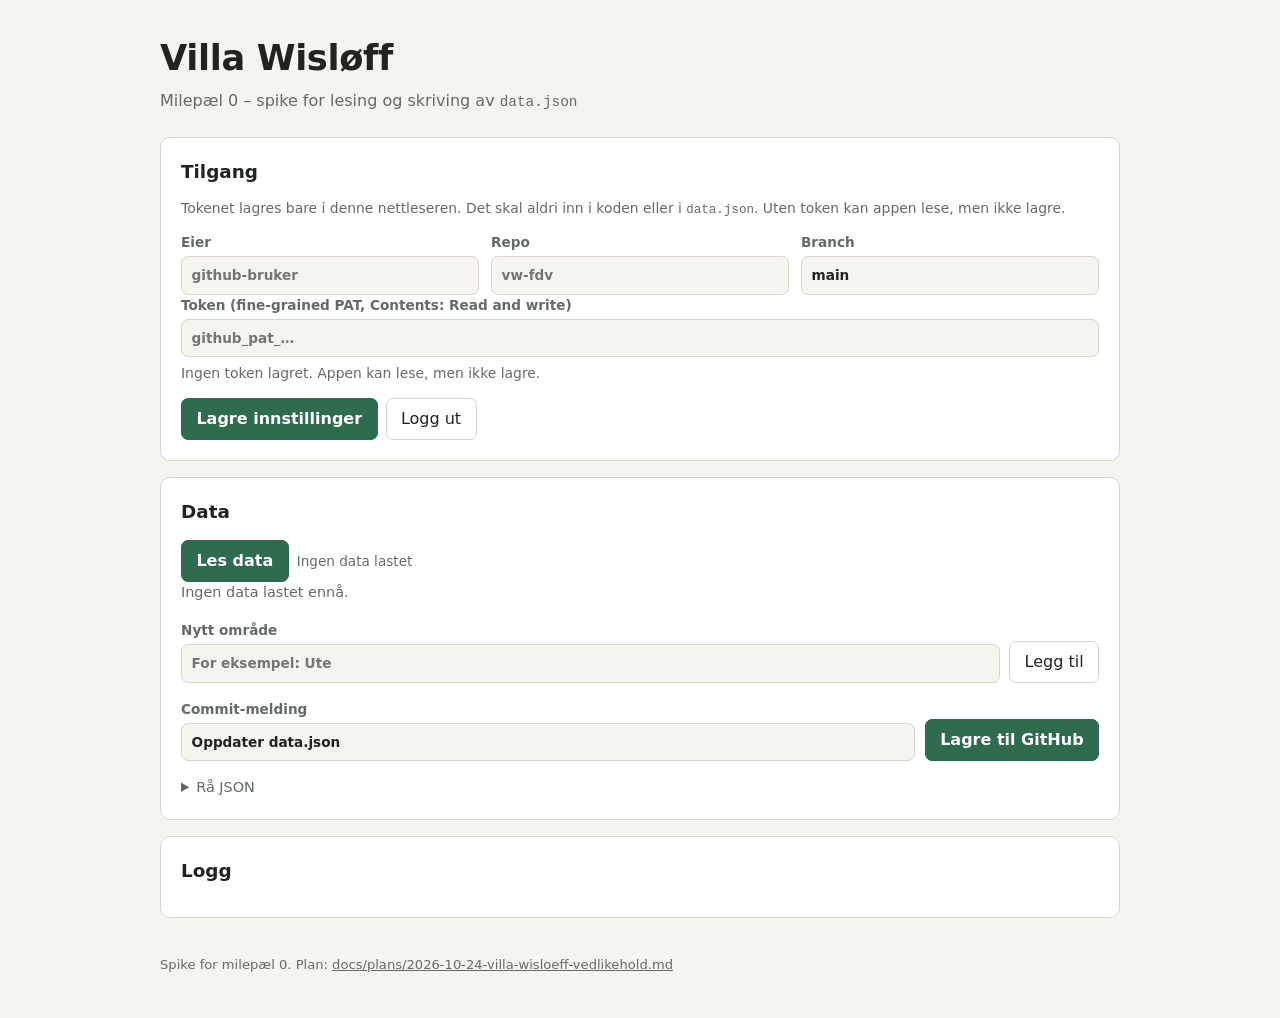
==== index.html @ 6aebbd01 "Legg til plan, milepæl 0-spike og prosjektkonvensjoner" ====
<!doctype html>
<html lang="nb">
  <head>
    <meta charset="utf-8" />
    <meta name="viewport" content="width=device-width, initial-scale=1" />
    <title>Villa Wisløff – milepæl 0</title>
    <meta name="description" content="Spike: les og skriv data.json via GitHub Contents API." />
    <link rel="stylesheet" href="styles.css" />
  </head>
  <body>
    <header class="site-header">
      <h1>Villa Wisløff</h1>
      <p class="subtitle">Milepæl 0 – spike for lesing og skriving av <code>data.json</code></p>
    </header>

    <main>
      <section class="card" aria-labelledby="tilgang">
        <h2 id="tilgang">Tilgang</h2>
        <p class="hint">
          Tokenet lagres bare i denne nettleseren. Det skal aldri inn i koden eller i
          <code>data.json</code>. Uten token kan appen lese, men ikke lagre.
        </p>
        <form id="configForm" autocomplete="off">
          <div class="grid">
            <label>
              Eier
              <input id="owner" name="owner" type="text" placeholder="github-bruker" required />
            </label>
            <label>
              Repo
              <input id="repo" name="repo" type="text" placeholder="vw-fdv" required />
            </label>
            <label>
              Branch
              <input id="branch" name="branch" type="text" placeholder="main" />
            </label>
          </div>
          <label>
            Token (fine-grained PAT, Contents: Read and write)
            <input id="token" name="token" type="password" placeholder="github_pat_…" autocomplete="off" spellcheck="false" />
          </label>
          <p class="hint" id="tokenState" aria-live="polite"></p>
          <div class="actions">
            <button type="submit" class="primary">Lagre innstillinger</button>
            <button type="button" id="logoutBtn">Logg ut</button>
          </div>
        </form>
      </section>

      <section class="card" aria-labelledby="data">
        <div class="card-head">
          <h2 id="data">Data</h2>
          <span id="dirty" class="badge" hidden>Ulagrede endringer</span>
        </div>

        <div class="actions">
          <button type="button" id="readBtn" class="primary">Les data</button>
          <span class="sha" id="shaText">Ingen data lastet</span>
        </div>

        <p id="summary" class="summary"></p>
        <ul id="areaList" class="area-list"></ul>

        <form id="areaForm" class="inline-form">
          <label class="grow">
            Nytt område
            <input id="areaName" type="text" placeholder="For eksempel: Ute" />
          </label>
          <button type="submit">Legg til</button>
        </form>

        <form id="saveForm" class="inline-form">
          <label class="grow">
            Commit-melding
            <input id="commitMessage" type="text" value="Oppdater data.json" />
          </label>
          <button type="submit" class="primary">Lagre til GitHub</button>
        </form>

        <div id="conflict" class="conflict" hidden>
          <p>
            <strong>Konflikt:</strong> filen er endret av noen andre. Last på nytt for å
            hente deres versjon, eller overskriv med det du har her.
          </p>
          <div class="actions">
            <button type="button" id="reloadBtn" class="primary">Last på nytt</button>
            <button type="button" id="overwriteBtn">Overskriv med mine endringer</button>
          </div>
        </div>

        <details>
          <summary>Rå JSON</summary>
          <pre id="jsonView"></pre>
        </details>
      </section>

      <section class="card" aria-labelledby="logg">
        <h2 id="logg">Logg</h2>
        <ul id="log" class="log" aria-live="polite"></ul>
      </section>
    </main>

    <footer>
      <p>
        Spike for milepæl 0. Plan:
        <a href="docs/plans/2026-10-24-villa-wisloeff-vedlikehold.md">docs/plans/2026-10-24-villa-wisloeff-vedlikehold.md</a>
      </p>
    </footer>

    <script type="module">
      import {
        GitHubError,
        clearToken,
        createClient,
        getConfig,
        getToken,
        hasToken,
        saveConfig,
        saveToken,
      } from "./src/github.js";

      const els = {
        configForm: document.querySelector("#configForm"),
        owner: document.querySelector("#owner"),
        repo: document.querySelector("#repo"),
        branch: document.querySelector("#branch"),
        token: document.querySelector("#token"),
        tokenState: document.querySelector("#tokenState"),
        logoutBtn: document.querySelector("#logoutBtn"),
        readBtn: document.querySelector("#readBtn"),
        shaText: document.querySelector("#shaText"),
        dirty: document.querySelector("#dirty"),
        summary: document.querySelector("#summary"),
        areaList: document.querySelector("#areaList"),
        areaForm: document.querySelector("#areaForm"),
        areaName: document.querySelector("#areaName"),
        saveForm: document.querySelector("#saveForm"),
        commitMessage: document.querySelector("#commitMessage"),
        conflict: document.querySelector("#conflict"),
        reloadBtn: document.querySelector("#reloadBtn"),
        overwriteBtn: document.querySelector("#overwriteBtn"),
        jsonView: document.querySelector("#jsonView"),
        log: document.querySelector("#log"),
      };

      const state = {
        client: null,
        data: null,
        sha: "",
        dirty: false,
        busy: false,
      };

      function freshData() {
        return {
          schemaVersion: 1,
          updatedAt: new Date().toISOString(),
          areas: [],
          tasks: [],
          completions: [],
        };
      }

      function newId(prefix) {
        const raw = globalThis.crypto?.randomUUID?.() ?? Math.random().toString(36).slice(2);
        return prefix + raw.replace(/-/g, "").slice(0, 8);
      }

      function log(message, kind = "info") {
        const item = document.createElement("li");
        item.className = `log-${kind}`;
        const time = new Date().toLocaleTimeString("nb-NO", {
          hour: "2-digit",
          minute: "2-digit",
          second: "2-digit",
        });
        item.textContent = `${time} – ${message}`;
        els.log.prepend(item);
      }

      function setBusy(busy) {
        state.busy = busy;
        for (const button of document.querySelectorAll("button")) {
          if (button.id === "logoutBtn") continue;
          button.disabled = busy;
        }
      }

      function restoreConfig() {
        const config = getConfig();
        els.owner.value = config.owner;
        els.repo.value = config.repo;
        els.branch.value = config.branch;
        els.token.value = "";
        updateTokenState();
      }

      function updateTokenState() {
        if (hasToken()) {
          els.token.placeholder = "Token er lagret – la feltet stå tomt for å beholde det";
          els.tokenState.textContent = "Token er lagret i denne nettleseren. Lagring er mulig.";
          return;
        }
        els.token.placeholder = "github_pat_…";
        els.tokenState.textContent = "Ingen token lagret. Appen kan lese, men ikke lagre.";
      }

      function persistConfig() {
        const config = saveConfig({
          owner: els.owner.value,
          repo: els.repo.value,
          branch: els.branch.value,
        });

        const typedToken = els.token.value.trim();
        if (typedToken) {
          saveToken(typedToken);
          els.token.value = "";
          log("Token lagret i localStorage.", "ok");
        }

        updateTokenState();
        state.client = null;
        return config;
      }

      function makeClient() {
        const config = getConfig();
        if (state.client) return state.client;
        state.client = createClient(config);
        return state.client;
      }

      function render() {
        const data = state.data;
        els.dirty.hidden = !state.dirty;
        els.shaText.textContent = state.sha
          ? `sha ${state.sha.slice(0, 7)}`
          : "Ingen data lastet";

        els.areaList.replaceChildren();
        if (!data) {
          els.summary.textContent = "Ingen data lastet ennå.";
          els.jsonView.textContent = "";
          return;
        }

        const areas = Array.isArray(data.areas) ? data.areas : [];
        const tasks = Array.isArray(data.tasks) ? data.tasks : [];
        const completions = Array.isArray(data.completions) ? data.completions : [];

        els.summary.textContent = `${areas.length} områder · ${tasks.length} oppgaver · ${completions.length} fullføringer · schemaVersion ${data.schemaVersion ?? "?"}`;

        if (areas.length === 0) {
          const empty = document.createElement("li");
          empty.className = "muted";
          empty.textContent = "Ingen områder ennå.";
          els.areaList.append(empty);
        } else {
          for (const area of areas) {
            const item = document.createElement("li");
            item.textContent = area?.name ?? "(uten navn)";
            els.areaList.append(item);
          }
        }

        els.jsonView.textContent = JSON.stringify(data, null, 2);
      }

      function handleError(error) {
        if (error instanceof GitHubError) {
          log(error.message, error.kind === "conflict" ? "warn" : "error");
          els.conflict.hidden = error.kind !== "conflict";
          return;
        }
        log("Uventet feil: " + (error?.message ?? String(error)), "error");
        console.error(error);
      }

      async function readFromGitHub({ quiet = false } = {}) {
        if (state.busy) return;
        try {
          setBusy(true);
          const client = makeClient();
          const { data, sha } = await client.readData();
          state.client = client;
          state.data = data ?? freshData();
          state.sha = sha;
          state.dirty = false;
          els.conflict.hidden = true;
          render();
          log(`Leste data.json (sha ${sha.slice(0, 7)}).`, "ok");
        } catch (error) {
          if (!quiet) handleError(error);
        } finally {
          setBusy(false);
        }
      }

      async function saveToGitHub(sha = state.sha) {
        if (state.busy) return;
        if (!state.data) {
          log("Les data først, så det er noe å lagre.", "warn");
          return;
        }
        if (!hasToken()) {
          log("Du må legge inn et token for å lagre. Uten token er appen bare lesbar.", "warn");
          return;
        }

        const data = {
          ...state.data,
          updatedAt: new Date().toISOString(),
        };
        const message = els.commitMessage.value.trim() || "Oppdater data.json";

        try {
          setBusy(true);
          const result = await makeClient().writeData(data, sha, message);
          state.data = data;
          state.sha = result.sha || sha;
          state.dirty = false;
          els.conflict.hidden = true;
          render();
          log(
            `Lagret. Commit ${(result.commit?.sha ?? result.sha ?? "").slice(0, 7) || "opprettet"}.`,
            "ok",
          );
        } catch (error) {
          handleError(error);
          if (error instanceof GitHubError && error.kind === "conflict") {
            state.dirty = true;
            render();
          }
        } finally {
          setBusy(false);
        }
      }

      function markChanged() {
        state.dirty = true;
        render();
      }

      els.configForm.addEventListener("submit", (event) => {
        event.preventDefault();
        try {
          persistConfig();
          log("Innstillinger lagret.", "ok");
          if (els.owner.value.trim() && els.repo.value.trim()) {
            readFromGitHub({ quiet: true });
          }
        } catch (error) {
          handleError(error);
        }
      });

      els.logoutBtn.addEventListener("click", () => {
        clearToken();
        state.client = null;
        els.token.value = "";
        updateTokenState();
        log("Token slettet. Appen er nå bare lesbar.", "ok");
      });

      els.readBtn.addEventListener("click", () => {
        if (state.dirty && !confirm("Du har ulagrede endringer. Lese på nytt og forkaste dem?")) {
          return;
        }
        readFromGitHub();
      });

      els.areaForm.addEventListener("submit", (event) => {
        event.preventDefault();
        const name = els.areaName.value.trim();
        if (!name) {
          log("Skriv et navn på området.", "warn");
          return;
        }
        if (!state.data) {
          log("Les data først.", "warn");
          return;
        }
        state.data.areas = Array.isArray(state.data.areas) ? state.data.areas : [];
        state.data.areas.push({ id: newId("a"), name });
        els.areaName.value = "";
        markChanged();
        log(`La til området «${name}». Husk å lagre.`, "ok");
      });

      els.saveForm.addEventListener("submit", (event) => {
        event.preventDefault();
        saveToGitHub();
      });

      els.reloadBtn.addEventListener("click", () => {
        els.conflict.hidden = true;
        state.dirty = false;
        readFromGitHub();
      });

      els.overwriteBtn.addEventListener("click", async () => {
        if (!confirm("Dette erstatter versjonen på GitHub med det du har her. Fortsette?")) return;
        try {
          setBusy(true);
          const client = makeClient();
          const fresh = await client.readData();
          setBusy(false);
          await saveToGitHub(fresh.sha);
        } catch (error) {
          setBusy(false);
          handleError(error);
        }
      });

      window.addEventListener("beforeunload", (event) => {
        if (!state.dirty) return;
        event.preventDefault();
        event.returnValue = "";
      });

      restoreConfig();
      render();

      const savedConfig = getConfig();
      if (savedConfig.owner && savedConfig.repo) {
        readFromGitHub({ quiet: true });
      }
    </script>
  </body>
</html>
---- styles.css ----
:root {
  color-scheme: light dark;
  --bg: #f6f4ef;
  --surface: #ffffff;
  --text: #1f2421;
  --muted: #646b66;
  --border: #d9d5cb;
  --accent: #2f6b4f;
  --accent-text: #ffffff;
  --warn: #8a5a00;
  --error: #a02a2a;
  --ok: #2f6b4f;
  --radius: 10px;
}

@media (prefers-color-scheme: dark) {
  :root {
    --bg: #151816;
    --surface: #1e2320;
    --text: #eceee9;
    --muted: #a3aaa4;
    --border: #36403a;
    --accent: #6fb894;
    --accent-text: #10251b;
    --warn: #e0b062;
    --error: #f08a8a;
    --ok: #6fb894;
  }
}

* {
  box-sizing: border-box;
}

body {
  margin: 0;
  background: var(--bg);
  color: var(--text);
  font-family: system-ui, -apple-system, "Segoe UI", Roboto, sans-serif;
  line-height: 1.5;
}

.site-header,
main,
footer {
  max-width: 62rem;
  margin: 0 auto;
  padding: 0 1rem;
}

.site-header {
  padding-top: 2rem;
  padding-bottom: 0.5rem;
}

h1 {
  margin: 0;
  font-size: clamp(1.6rem, 4vw, 2.2rem);
  letter-spacing: -0.01em;
}

h2 {
  margin: 0 0 0.75rem;
  font-size: 1.15rem;
}

.subtitle {
  margin: 0.25rem 0 0;
  color: var(--muted);
}

.card {
  background: var(--surface);
  border: 1px solid var(--border);
  border-radius: var(--radius);
  padding: 1.25rem;
  margin: 1rem 0;
}

.card-head {
  display: flex;
  align-items: center;
  justify-content: space-between;
  gap: 0.75rem;
  margin-bottom: 0.75rem;
}

.card-head h2 {
  margin: 0;
}

.grid {
  display: grid;
  grid-template-columns: repeat(auto-fit, minmax(12rem, 1fr));
  gap: 0.75rem;
}

label {
  display: block;
  font-size: 0.85rem;
  font-weight: 600;
  color: var(--muted);
}

input,
button {
  font: inherit;
  border-radius: 7px;
}

input {
  display: block;
  width: 100%;
  margin-top: 0.25rem;
  padding: 0.5rem 0.6rem;
  border: 1px solid var(--border);
  background: var(--bg);
  color: var(--text);
}

input:focus-visible,
button:focus-visible,
summary:focus-visible {
  outline: 2px solid var(--accent);
  outline-offset: 2px;
}

.actions {
  display: flex;
  flex-wrap: wrap;
  align-items: center;
  gap: 0.5rem;
  margin-top: 0.9rem;
}

button {
  padding: 0.5rem 0.9rem;
  border: 1px solid var(--border);
  background: var(--surface);
  color: var(--text);
  cursor: pointer;
}

button:hover:not(:disabled) {
  border-color: var(--accent);
}

button.primary {
  background: var(--accent);
  border-color: var(--accent);
  color: var(--accent-text);
  font-weight: 600;
}

button:disabled {
  opacity: 0.55;
  cursor: default;
}

.inline-form {
  display: flex;
  flex-wrap: wrap;
  align-items: flex-end;
  gap: 0.6rem;
  margin-top: 1rem;
}

.inline-form .grow {
  flex: 1 1 16rem;
}

.hint {
  margin: 0.35rem 0 0.75rem;
  color: var(--muted);
  font-size: 0.87rem;
}

.badge {
  font-size: 0.75rem;
  font-weight: 600;
  padding: 0.2rem 0.55rem;
  border-radius: 999px;
  border: 1px solid var(--warn);
  color: var(--warn);
}

.sha {
  color: var(--muted);
  font-size: 0.85rem;
  font-variant-numeric: tabular-nums;
}

.summary {
  margin: 0 0 0.5rem;
  color: var(--muted);
  font-size: 0.9rem;
}

.area-list {
  margin: 0;
  padding-left: 1.25rem;
}

.area-list li {
  padding: 0.15rem 0;
}

.muted {
  color: var(--muted);
  list-style: none;
  margin-left: -1.25rem;
}

.conflict {
  margin-top: 1rem;
  padding: 0.85rem 1rem;
  border: 1px solid var(--warn);
  border-radius: var(--radius);
}

.conflict p {
  margin: 0;
}

.log {
  list-style: none;
  margin: 0;
  padding: 0;
  font-family: ui-monospace, "Cascadia Mono", Consolas, monospace;
  font-size: 0.82rem;
  max-height: 14rem;
  overflow-y: auto;
}

.log li {
  padding: 0.2rem 0;
  border-bottom: 1px solid var(--border);
  overflow-wrap: anywhere;
}

.log-ok {
  color: var(--ok);
}

.log-warn {
  color: var(--warn);
}

.log-error {
  color: var(--error);
}

.log-info {
  color: var(--muted);
}

details {
  margin-top: 1rem;
}

summary {
  cursor: pointer;
  color: var(--muted);
  font-size: 0.9rem;
}

pre {
  margin: 0.5rem 0 0;
  padding: 0.75rem;
  background: var(--bg);
  border: 1px solid var(--border);
  border-radius: 7px;
  overflow-x: auto;
  font-size: 0.8rem;
}

code {
  font-family: ui-monospace, "Cascadia Mono", Consolas, monospace;
  font-size: 0.9em;
}

footer {
  padding-top: 0.5rem;
  padding-bottom: 2rem;
  color: var(--muted);
  font-size: 0.82rem;
}

footer a {
  color: inherit;
}

@media (max-width: 520px) {
  .card {
    padding: 1rem;
    border-radius: 0;
    margin-left: -1rem;
    margin-right: -1rem;
  }
}
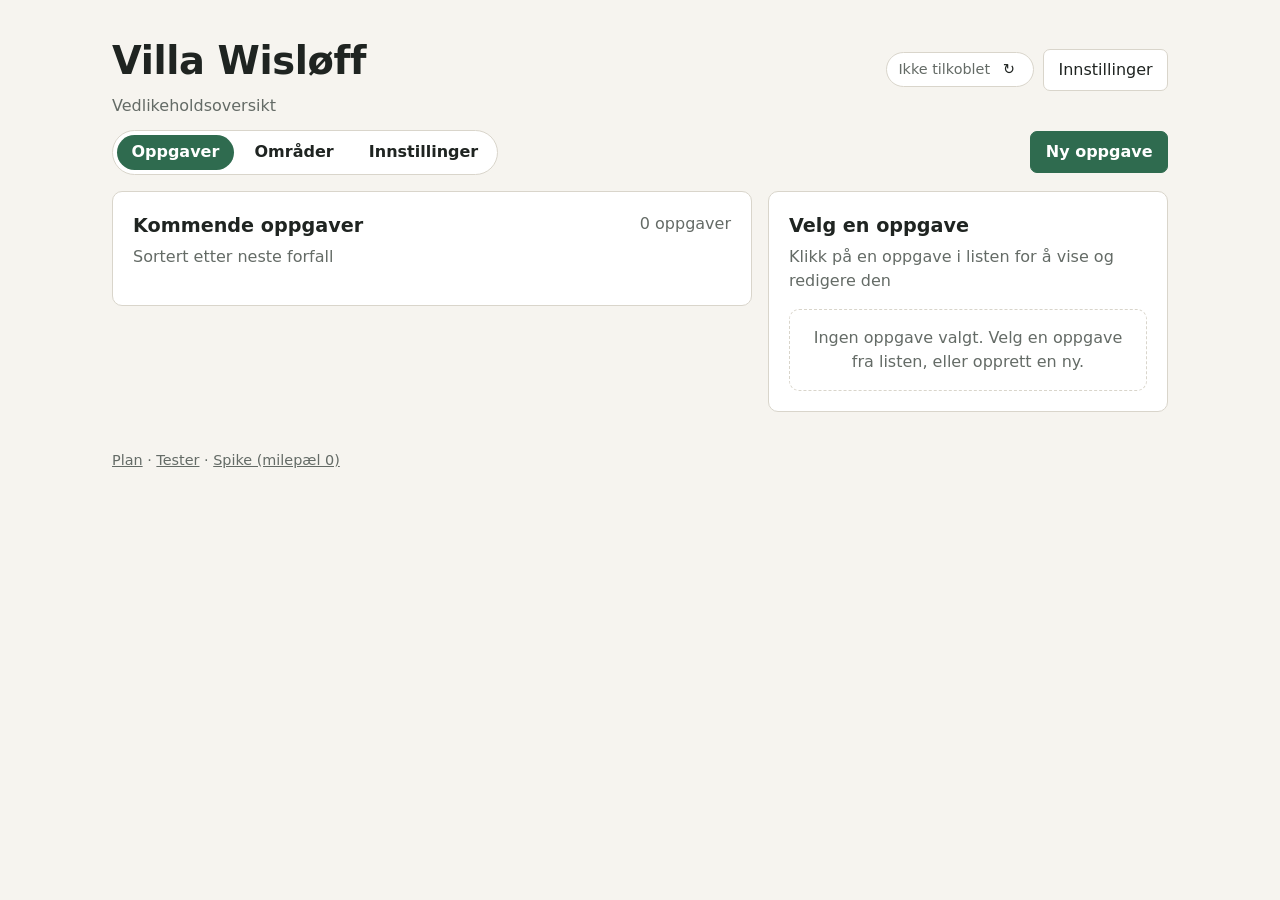
==== commit dbd5f645: "Milepæl 1: datologikk, tester og hoved-UI med kommende oppgaver" ====
--- a/index.html
+++ b/index.html
@@ -3,429 +3,250 @@
   <head>
     <meta charset="utf-8" />
     <meta name="viewport" content="width=device-width, initial-scale=1" />
-    <title>Villa Wisløff – milepæl 0</title>
-    <meta name="description" content="Spike: les og skriv data.json via GitHub Contents API." />
+    <title>Villa Wisløff – Vedlikeholdsweb</title>
+    <meta name="description" content="Vedlikeholdsoversikt for Villa Wisløff." />
     <link rel="stylesheet" href="styles.css" />
   </head>
   <body>
     <header class="site-header">
-      <h1>Villa Wisløff</h1>
-      <p class="subtitle">Milepæl 0 – spike for lesing og skriving av <code>data.json</code></p>
+      <div>
+        <h1>Villa Wisløff</h1>
+        <p class="subtitle">Vedlikeholdsoversikt</p>
+      </div>
+      <div class="header-actions">
+        <div class="status-pill">
+          <span id="repoStatus">Ikke tilkoblet</span>
+          <button type="button" id="reloadAllBtn" class="ghost" title="Last på nytt fra GitHub">↻</button>
+        </div>
+        <button type="button" id="settingsBtn">Innstillinger</button>
+      </div>
     </header>
 
     <main>
-      <section class="card" aria-labelledby="tilgang">
-        <h2 id="tilgang">Tilgang</h2>
-        <p class="hint">
-          Tokenet lagres bare i denne nettleseren. Det skal aldri inn i koden eller i
-          <code>data.json</code>. Uten token kan appen lese, men ikke lagre.
-        </p>
-        <form id="configForm" autocomplete="off">
-          <div class="grid">
-            <label>
-              Eier
-              <input id="owner" name="owner" type="text" placeholder="github-bruker" required />
+      <div class="topbar">
+        <div class="tabs">
+          <button class="tab active" data-tab="oppgaver">Oppgaver</button>
+          <button class="tab" data-tab="omrader">Områder</button>
+          <button class="tab" data-tab="innstillinger">Innstillinger</button>
+        </div>
+        <button type="button" id="newTaskBtn" class="primary">Ny oppgave</button>
+      </div>
+
+      <!-- OPPGAVER -->
+      <section class="tab-panel" data-panel="oppgaver">
+        <div class="layout">
+          <section class="card">
+            <div class="card-head">
+              <div>
+                <h2>Kommende oppgaver</h2>
+                <p>Sortert etter neste forfall</p>
+              </div>
+              <span class="muted" id="taskCount">0 oppgaver</span>
+            </div>
+            <div id="taskList" class="task-list"></div>
+            <div id="taskEmpty" class="empty-state" hidden>
+              Ingen oppgaver ennå. Trykk «Ny oppgave» for å legge til den første.
+            </div>
+          </section>
+
+          <section class="card">
+            <div class="card-head">
+              <div>
+                <h2 id="editorTitle">Velg en oppgave</h2>
+                <p id="editorSubtitle">Klikk på en oppgave i listen for å vise og redigere den</p>
+              </div>
+              <span id="dirtyBadge" class="pill" hidden>Ulagrede endringer</span>
+            </div>
+
+            <form id="taskForm" autocomplete="off">
+              <input type="hidden" id="taskId" />
+
+              <div class="grid-two">
+                <label>
+                  Tittel
+                  <input id="taskTitle" type="text" placeholder="F.eks. Stenge utekrana" required />
+                </label>
+                <label>
+                  Område
+                  <select id="taskArea">
+                    <option value="">Ingen område</option>
+                  </select>
+                </label>
+              </div>
+
+              <label>
+                Notater
+                <textarea id="taskNotes" placeholder="Kort beskrivelse eller huskelapp"></textarea>
+              </label>
+
+              <div class="grid-two">
+                <label>
+                  Aktiv
+                  <select id="taskActive">
+                    <option value="true">Ja</option>
+                    <option value="false">Nei (skjult fra listen)</option>
+                  </select>
+                </label>
+                <label>
+                  Opprettet
+                  <input id="taskCreatedAt" type="date" />
+                </label>
+              </div>
+
+              <hr style="border: none; border-top: 1px solid var(--border); margin: 1.25rem 0" />
+
+              <div class="card-head" style="margin-bottom: 0.8rem">
+                <div>
+                  <h3 style="margin: 0; font-size: 1rem">Plan for gjentakelse</h3>
+                  <p class="muted">Velg hvordan oppgaven skal gjentas</p>
+                </div>
+              </div>
+
+              <div class="segmented" role="tablist" aria-label="Planetype">
+                <button type="button" class="active" data-schedule="fixed-annual">Fast årlig dato</button>
+                <button type="button" data-schedule="interval">Intervall</button>
+              </div>
+
+              <!-- Fast årlig -->
+              <div id="panelFixed" class="schedule-panel">
+                <div class="grid-two">
+                  <label>
+                    Måned
+                    <select id="fixedMonth"></select>
+                  </label>
+                  <label>
+                    Dag
+                    <select id="fixedDay"></select>
+                  </label>
+                </div>
+                <p class="muted">Neste gang beregnes automatisk. 29. februar klemmes til 28. februar i ikke-skuddår.</p>
+              </div>
+
+              <!-- Intervall -->
+              <div id="panelInterval" class="schedule-panel" hidden>
+                <div class="field-row">
+                  <label style="flex: 0 0 8rem">
+                    Hver
+                    <input id="intervalCount" type="number" min="1" max="120" value="1" />
+                  </label>
+                  <label>
+                    Enhet
+                    <select id="intervalUnit">
+                      <option value="day">dag(er)</option>
+                      <option value="week">uke(r)</option>
+                      <option value="month" selected>måned(er)</option>
+                      <option value="year">år</option>
+                    </select>
+                  </label>
+                </div>
+                <label>
+                  Ankerdato (brukes hvis det aldri er fullført)
+                  <input id="intervalAnchor" type="date" />
+                </label>
+                <p class="muted">Regnes fra siste fullføring. Hvis ingen fullføring, brukes anker eller opprettelsesdato.</p>
+              </div>
+
+              <p id="schedulePreview" class="muted" style="margin-top: 0.9rem"></p>
+
+              <div class="actions">
+                <button type="submit" class="primary">Lagre endringer til GitHub</button>
+                <button type="button" id="cancelEditBtn">Avbryt</button>
+                <button type="button" id="deleteTaskBtn" class="ghost">Deaktiver oppgave</button>
+              </div>
+              <p id="taskFormError" class="pill forfalt" hidden></p>
+            </form>
+
+            <div id="noTaskSelected" class="empty-state">
+              Ingen oppgave valgt. Velg en oppgave fra listen, eller opprett en ny.
+            </div>
+          </section>
+        </div>
+      </section>
+
+      <!-- OMRÅDER -->
+      <section class="tab-panel" data-panel="omrader" hidden>
+        <section class="card">
+          <div class="card-head">
+            <div>
+              <h2>Områder</h2>
+              <p>Grupper oppgaver etter område</p>
+            </div>
+          </div>
+          <div class="field-row">
+            <label class="grow">
+              Nytt område
+              <input id="areaInput" type="text" placeholder="F.eks. Bad, Ute, Kjeller" />
             </label>
-            <label>
-              Repo
-              <input id="repo" name="repo" type="text" placeholder="vw-fdv" required />
-            </label>
-            <label>
-              Branch
-              <input id="branch" name="branch" type="text" placeholder="main" />
-            </label>
+            <button type="button" id="addAreaBtn" style="align-self: flex-end">Legg til område</button>
           </div>
-          <label>
-            Token (fine-grained PAT, Contents: Read and write)
-            <input id="token" name="token" type="password" placeholder="github_pat_…" autocomplete="off" spellcheck="false" />
-          </label>
-          <p class="hint" id="tokenState" aria-live="polite"></p>
-          <div class="actions">
-            <button type="submit" class="primary">Lagre innstillinger</button>
-            <button type="button" id="logoutBtn">Logg ut</button>
-          </div>
-        </form>
+          <div id="areaList" class="checklist"></div>
+        </section>
       </section>
 
-      <section class="card" aria-labelledby="data">
-        <div class="card-head">
-          <h2 id="data">Data</h2>
-          <span id="dirty" class="badge" hidden>Ulagrede endringer</span>
-        </div>
-
-        <div class="actions">
-          <button type="button" id="readBtn" class="primary">Les data</button>
-          <span class="sha" id="shaText">Ingen data lastet</span>
-        </div>
-
-        <p id="summary" class="summary"></p>
-        <ul id="areaList" class="area-list"></ul>
-
-        <form id="areaForm" class="inline-form">
-          <label class="grow">
-            Nytt område
-            <input id="areaName" type="text" placeholder="For eksempel: Ute" />
-          </label>
-          <button type="submit">Legg til</button>
-        </form>
-
-        <form id="saveForm" class="inline-form">
-          <label class="grow">
-            Commit-melding
-            <input id="commitMessage" type="text" value="Oppdater data.json" />
-          </label>
-          <button type="submit" class="primary">Lagre til GitHub</button>
-        </form>
-
-        <div id="conflict" class="conflict" hidden>
-          <p>
-            <strong>Konflikt:</strong> filen er endret av noen andre. Last på nytt for å
-            hente deres versjon, eller overskriv med det du har her.
-          </p>
-          <div class="actions">
-            <button type="button" id="reloadBtn" class="primary">Last på nytt</button>
-            <button type="button" id="overwriteBtn">Overskriv med mine endringer</button>
-          </div>
-        </div>
-
-        <details>
-          <summary>Rå JSON</summary>
-          <pre id="jsonView"></pre>
-        </details>
-      </section>
-
-      <section class="card" aria-labelledby="logg">
-        <h2 id="logg">Logg</h2>
-        <ul id="log" class="log" aria-live="polite"></ul>
+      <!-- INNSTILLINGER -->
+      <section class="tab-panel" data-panel="innstillinger" hidden>
+        <div class="layout">
+          <section class="card">
+            <div class="card-head">
+              <div>
+                <h2>Tilkobling til GitHub</h2>
+                <p>Token lagres kun i nettleseren</p>
+              </div>
+            </div>
+            <form id="settingsForm" autocomplete="off">
+              <div class="grid-two">
+                <label>
+                  Eier
+                  <input id="setOwner" type="text" placeholder="SverreWisloff" required />
+                </label>
+                <label>
+                  Repo
+                  <input id="setRepo" type="text" placeholder="VW-FDV" required />
+                </label>
+              </div>
+              <div class="grid-two">
+                <label>
+                  Branch
+                  <input id="setBranch" type="text" placeholder="main" />
+                </label>
+                <label>
+                  Fil
+                  <input id="setPath" type="text" value="data.json" readonly />
+                </label>
+              </div>
+              <label>
+                Fine-grained PAT (Contents: Read and write)
+                <input id="setToken" type="password" placeholder="github_pat_…" autocomplete="off" />
+              </label>
+              <p id="tokenInfo" class="muted"></p>
+              <div class="actions">
+                <button type="submit" class="primary">Lagre innstillinger og last data</button>
+                <button type="button" id="clearTokenBtn">Slett token</button>
+              </div>
+            </form>
+          </section>
+
+          <section class="card">
+            <div class="card-head">
+              <div>
+                <h2>Logg</h2>
+                <p>Aktivitet denne sesjonen</p>
+              </div>
+            </div>
+            <ul id="log" class="log"></ul>
+          </section>
+        </div>
       </section>
     </main>
 
     <footer>
       <p>
-        Spike for milepæl 0. Plan:
-        <a href="docs/plans/2026-10-24-villa-wisloeff-vedlikehold.md">docs/plans/2026-10-24-villa-wisloeff-vedlikehold.md</a>
+        <a href="docs/plans/2026-10-24-villa-wisloeff-vedlikehold.md">Plan</a> ·
+        <a href="tests.html">Tester</a> ·
+        <a href="index.html?spike=1">Spike (milepæl 0)</a>
       </p>
     </footer>
 
-    <script type="module">
-      import {
-        GitHubError,
-        clearToken,
-        createClient,
-        getConfig,
-        getToken,
-        hasToken,
-        saveConfig,
-        saveToken,
-      } from "./src/github.js";
-
-      const els = {
-        configForm: document.querySelector("#configForm"),
-        owner: document.querySelector("#owner"),
-        repo: document.querySelector("#repo"),
-        branch: document.querySelector("#branch"),
-        token: document.querySelector("#token"),
-        tokenState: document.querySelector("#tokenState"),
-        logoutBtn: document.querySelector("#logoutBtn"),
-        readBtn: document.querySelector("#readBtn"),
-        shaText: document.querySelector("#shaText"),
-        dirty: document.querySelector("#dirty"),
-        summary: document.querySelector("#summary"),
-        areaList: document.querySelector("#areaList"),
-        areaForm: document.querySelector("#areaForm"),
-        areaName: document.querySelector("#areaName"),
-        saveForm: document.querySelector("#saveForm"),
-        commitMessage: document.querySelector("#commitMessage"),
-        conflict: document.querySelector("#conflict"),
-        reloadBtn: document.querySelector("#reloadBtn"),
-        overwriteBtn: document.querySelector("#overwriteBtn"),
-        jsonView: document.querySelector("#jsonView"),
-        log: document.querySelector("#log"),
-      };
-
-      const state = {
-        client: null,
-        data: null,
-        sha: "",
-        dirty: false,
-        busy: false,
-      };
-
-      function freshData() {
-        return {
-          schemaVersion: 1,
-          updatedAt: new Date().toISOString(),
-          areas: [],
-          tasks: [],
-          completions: [],
-        };
-      }
-
-      function newId(prefix) {
-        const raw = globalThis.crypto?.randomUUID?.() ?? Math.random().toString(36).slice(2);
-        return prefix + raw.replace(/-/g, "").slice(0, 8);
-      }
-
-      function log(message, kind = "info") {
-        const item = document.createElement("li");
-        item.className = `log-${kind}`;
-        const time = new Date().toLocaleTimeString("nb-NO", {
-          hour: "2-digit",
-          minute: "2-digit",
-          second: "2-digit",
-        });
-        item.textContent = `${time} – ${message}`;
-        els.log.prepend(item);
-      }
-
-      function setBusy(busy) {
-        state.busy = busy;
-        for (const button of document.querySelectorAll("button")) {
-          if (button.id === "logoutBtn") continue;
-          button.disabled = busy;
-        }
-      }
-
-      function restoreConfig() {
-        const config = getConfig();
-        els.owner.value = config.owner;
-        els.repo.value = config.repo;
-        els.branch.value = config.branch;
-        els.token.value = "";
-        updateTokenState();
-      }
-
-      function updateTokenState() {
-        if (hasToken()) {
-          els.token.placeholder = "Token er lagret – la feltet stå tomt for å beholde det";
-          els.tokenState.textContent = "Token er lagret i denne nettleseren. Lagring er mulig.";
-          return;
-        }
-        els.token.placeholder = "github_pat_…";
-        els.tokenState.textContent = "Ingen token lagret. Appen kan lese, men ikke lagre.";
-      }
-
-      function persistConfig() {
-        const config = saveConfig({
-          owner: els.owner.value,
-          repo: els.repo.value,
-          branch: els.branch.value,
-        });
-
-        const typedToken = els.token.value.trim();
-        if (typedToken) {
-          saveToken(typedToken);
-          els.token.value = "";
-          log("Token lagret i localStorage.", "ok");
-        }
-
-        updateTokenState();
-        state.client = null;
-        return config;
-      }
-
-      function makeClient() {
-        const config = getConfig();
-        if (state.client) return state.client;
-        state.client = createClient(config);
-        return state.client;
-      }
-
-      function render() {
-        const data = state.data;
-        els.dirty.hidden = !state.dirty;
-        els.shaText.textContent = state.sha
-          ? `sha ${state.sha.slice(0, 7)}`
-          : "Ingen data lastet";
-
-        els.areaList.replaceChildren();
-        if (!data) {
-          els.summary.textContent = "Ingen data lastet ennå.";
-          els.jsonView.textContent = "";
-          return;
-        }
-
-        const areas = Array.isArray(data.areas) ? data.areas : [];
-        const tasks = Array.isArray(data.tasks) ? data.tasks : [];
-        const completions = Array.isArray(data.completions) ? data.completions : [];
-
-        els.summary.textContent = `${areas.length} områder · ${tasks.length} oppgaver · ${completions.length} fullføringer · schemaVersion ${data.schemaVersion ?? "?"}`;
-
-        if (areas.length === 0) {
-          const empty = document.createElement("li");
-          empty.className = "muted";
-          empty.textContent = "Ingen områder ennå.";
-          els.areaList.append(empty);
-        } else {
-          for (const area of areas) {
-            const item = document.createElement("li");
-            item.textContent = area?.name ?? "(uten navn)";
-            els.areaList.append(item);
-          }
-        }
-
-        els.jsonView.textContent = JSON.stringify(data, null, 2);
-      }
-
-      function handleError(error) {
-        if (error instanceof GitHubError) {
-          log(error.message, error.kind === "conflict" ? "warn" : "error");
-          els.conflict.hidden = error.kind !== "conflict";
-          return;
-        }
-        log("Uventet feil: " + (error?.message ?? String(error)), "error");
-        console.error(error);
-      }
-
-      async function readFromGitHub({ quiet = false } = {}) {
-        if (state.busy) return;
-        try {
-          setBusy(true);
-          const client = makeClient();
-          const { data, sha } = await client.readData();
-          state.client = client;
-          state.data = data ?? freshData();
-          state.sha = sha;
-          state.dirty = false;
-          els.conflict.hidden = true;
-          render();
-          log(`Leste data.json (sha ${sha.slice(0, 7)}).`, "ok");
-        } catch (error) {
-          if (!quiet) handleError(error);
-        } finally {
-          setBusy(false);
-        }
-      }
-
-      async function saveToGitHub(sha = state.sha) {
-        if (state.busy) return;
-        if (!state.data) {
-          log("Les data først, så det er noe å lagre.", "warn");
-          return;
-        }
-        if (!hasToken()) {
-          log("Du må legge inn et token for å lagre. Uten token er appen bare lesbar.", "warn");
-          return;
-        }
-
-        const data = {
-          ...state.data,
-          updatedAt: new Date().toISOString(),
-        };
-        const message = els.commitMessage.value.trim() || "Oppdater data.json";
-
-        try {
-          setBusy(true);
-          const result = await makeClient().writeData(data, sha, message);
-          state.data = data;
-          state.sha = result.sha || sha;
-          state.dirty = false;
-          els.conflict.hidden = true;
-          render();
-          log(
-            `Lagret. Commit ${(result.commit?.sha ?? result.sha ?? "").slice(0, 7) || "opprettet"}.`,
-            "ok",
-          );
-        } catch (error) {
-          handleError(error);
-          if (error instanceof GitHubError && error.kind === "conflict") {
-            state.dirty = true;
-            render();
-          }
-        } finally {
-          setBusy(false);
-        }
-      }
-
-      function markChanged() {
-        state.dirty = true;
-        render();
-      }
-
-      els.configForm.addEventListener("submit", (event) => {
-        event.preventDefault();
-        try {
-          persistConfig();
-          log("Innstillinger lagret.", "ok");
-          if (els.owner.value.trim() && els.repo.value.trim()) {
-            readFromGitHub({ quiet: true });
-          }
-        } catch (error) {
-          handleError(error);
-        }
-      });
-
-      els.logoutBtn.addEventListener("click", () => {
-        clearToken();
-        state.client = null;
-        els.token.value = "";
-        updateTokenState();
-        log("Token slettet. Appen er nå bare lesbar.", "ok");
-      });
-
-      els.readBtn.addEventListener("click", () => {
-        if (state.dirty && !confirm("Du har ulagrede endringer. Lese på nytt og forkaste dem?")) {
-          return;
-        }
-        readFromGitHub();
-      });
-
-      els.areaForm.addEventListener("submit", (event) => {
-        event.preventDefault();
-        const name = els.areaName.value.trim();
-        if (!name) {
-          log("Skriv et navn på området.", "warn");
-          return;
-        }
-        if (!state.data) {
-          log("Les data først.", "warn");
-          return;
-        }
-        state.data.areas = Array.isArray(state.data.areas) ? state.data.areas : [];
-        state.data.areas.push({ id: newId("a"), name });
-        els.areaName.value = "";
-        markChanged();
-        log(`La til området «${name}». Husk å lagre.`, "ok");
-      });
-
-      els.saveForm.addEventListener("submit", (event) => {
-        event.preventDefault();
-        saveToGitHub();
-      });
-
-      els.reloadBtn.addEventListener("click", () => {
-        els.conflict.hidden = true;
-        state.dirty = false;
-        readFromGitHub();
-      });
-
-      els.overwriteBtn.addEventListener("click", async () => {
-        if (!confirm("Dette erstatter versjonen på GitHub med det du har her. Fortsette?")) return;
-        try {
-          setBusy(true);
-          const client = makeClient();
-          const fresh = await client.readData();
-          setBusy(false);
-          await saveToGitHub(fresh.sha);
-        } catch (error) {
-          setBusy(false);
-          handleError(error);
-        }
-      });
-
-      window.addEventListener("beforeunload", (event) => {
-        if (!state.dirty) return;
-        event.preventDefault();
-        event.returnValue = "";
-      });
-
-      restoreConfig();
-      render();
-
-      const savedConfig = getConfig();
-      if (savedConfig.owner && savedConfig.repo) {
-        readFromGitHub({ quiet: true });
-      }
-    </script>
+    <script type="module" src="./src/app.js"></script>
   </body>
 </html>
--- a/styles.css
+++ b/styles.css
@@ -1,3 +1,5 @@
+@charset "utf-8";
+
 :root {
   color-scheme: light dark;
   --bg: #f6f4ef;
@@ -10,6 +12,8 @@
   --warn: #8a5a00;
   --error: #a02a2a;
   --ok: #2f6b4f;
+  --soon: #8a5a00;
+  --overdue: #a02a2a;
   --radius: 10px;
 }
 
@@ -25,6 +29,8 @@
     --warn: #e0b062;
     --error: #f08a8a;
     --ok: #6fb894;
+    --soon: #e0b062;
+    --overdue: #f08a8a;
   }
 }
 
@@ -43,25 +49,25 @@
 .site-header,
 main,
 footer {
-  max-width: 62rem;
+  max-width: 68rem;
   margin: 0 auto;
   padding: 0 1rem;
 }
 
 .site-header {
   padding-top: 2rem;
-  padding-bottom: 0.5rem;
-}
-
-h1 {
+  padding-bottom: 0.75rem;
+  display: flex;
+  align-items: baseline;
+  justify-content: space-between;
+  gap: 1rem;
+  flex-wrap: wrap;
+}
+
+.site-header h1 {
   margin: 0;
-  font-size: clamp(1.6rem, 4vw, 2.2rem);
+  font-size: clamp(1.6rem, 4vw, 2.4rem);
   letter-spacing: -0.01em;
-}
-
-h2 {
-  margin: 0 0 0.75rem;
-  font-size: 1.15rem;
 }
 
 .subtitle {
@@ -69,73 +75,277 @@
   color: var(--muted);
 }
 
+.header-actions {
+  display: flex;
+  align-items: center;
+  gap: 0.6rem;
+  flex-wrap: wrap;
+}
+
+.topbar {
+  display: flex;
+  align-items: center;
+  justify-content: space-between;
+  gap: 0.75rem;
+  flex-wrap: wrap;
+  margin-bottom: 1rem;
+}
+
+.tabs {
+  display: flex;
+  gap: 0.4rem;
+  padding: 0.25rem;
+  border: 1px solid var(--border);
+  border-radius: 999px;
+  background: var(--surface);
+}
+
+.tab {
+  border: 0;
+  background: transparent;
+  padding: 0.35rem 0.9rem;
+  border-radius: 999px;
+  font-weight: 600;
+}
+
+.tab.active {
+  background: var(--accent);
+  color: var(--accent-text);
+}
+
+.status-pill {
+  display: flex;
+  align-items: center;
+  gap: 0.4rem;
+  padding: 0.25rem 0.7rem;
+  border-radius: 999px;
+  border: 1px solid var(--border);
+  background: var(--surface);
+  font-size: 0.9rem;
+  color: var(--muted);
+}
+
+.status-pill button {
+  border: 0;
+  background: transparent;
+  padding: 0.1rem 0.4rem;
+}
+
+.layout {
+  display: grid;
+  grid-template-columns: minmax(0, 1.6fr) minmax(0, 1fr);
+  gap: 1rem;
+  align-items: start;
+}
+
+@media (max-width: 980px) {
+  .layout {
+    grid-template-columns: 1fr;
+  }
+}
+
 .card {
   background: var(--surface);
   border: 1px solid var(--border);
   border-radius: var(--radius);
   padding: 1.25rem;
-  margin: 1rem 0;
+  margin-bottom: 1rem;
 }
 
 .card-head {
   display: flex;
-  align-items: center;
+  align-items: flex-start;
   justify-content: space-between;
   gap: 0.75rem;
-  margin-bottom: 0.75rem;
+  margin-bottom: 1rem;
 }
 
 .card-head h2 {
   margin: 0;
-}
-
-.grid {
+  font-size: 1.2rem;
+}
+
+.card-head p {
+  margin: 0.25rem 0 0;
+  color: var(--muted);
+}
+
+.task-list {
+  display: flex;
+  flex-direction: column;
+  gap: 0.6rem;
+}
+
+.task-item {
   display: grid;
-  grid-template-columns: repeat(auto-fit, minmax(12rem, 1fr));
-  gap: 0.75rem;
+  grid-template-columns: auto 1fr auto;
+  gap: 0.9rem;
+  align-items: center;
+  padding: 0.8rem 1rem;
+  border: 1px solid var(--border);
+  border-radius: var(--radius);
+  text-align: left;
+  background: var(--surface);
+}
+
+.task-item:hover:not(:disabled) {
+  border-color: var(--accent);
+}
+
+.task-item.active {
+  border-color: var(--accent);
+  box-shadow: 0 0 0 1px color-mix(in srgb, var(--accent) 40%, transparent);
+}
+
+.task-main {
+  display: flex;
+  flex-direction: column;
+  gap: 0.2rem;
+}
+
+.task-title {
+  font-weight: 600;
+}
+
+.task-meta {
+  display: flex;
+  flex-wrap: wrap;
+  gap: 0.4rem;
+  color: var(--muted);
+  font-size: 0.9rem;
+}
+
+.dot::before {
+  content: "·";
+  margin: 0 0.25rem;
+}
+
+.pill {
+  display: inline-flex;
+  align-items: center;
+  padding: 0.15rem 0.55rem;
+  border-radius: 999px;
+  border: 1px solid var(--border);
+  font-size: 0.85rem;
+}
+
+.pill.forfalt {
+  color: var(--overdue);
+  border-color: color-mix(in srgb, var(--overdue) 40%, var(--border));
+}
+
+.pill.snart {
+  color: var(--soon);
+  border-color: color-mix(in srgb, var(--soon) 40%, var(--border));
+}
+
+.pill.ok {
+  color: var(--ok);
+}
+
+.pill.ukjent {
+  color: var(--muted);
+}
+
+.muted {
+  color: var(--muted);
+}
+
+.grid-two {
+  display: grid;
+  grid-template-columns: repeat(2, minmax(0, 1fr));
+  gap: 0.8rem;
+}
+
+@media (max-width: 640px) {
+  .grid-two {
+    grid-template-columns: 1fr;
+  }
 }
 
 label {
   display: block;
-  font-size: 0.85rem;
+  font-size: 0.88rem;
   font-weight: 600;
   color: var(--muted);
 }
 
 input,
+select,
+textarea,
 button {
   font: inherit;
-  border-radius: 7px;
-}
-
-input {
+}
+
+input,
+select,
+textarea {
   display: block;
   width: 100%;
   margin-top: 0.25rem;
   padding: 0.5rem 0.6rem;
   border: 1px solid var(--border);
+  border-radius: 7px;
   background: var(--bg);
   color: var(--text);
 }
 
+textarea {
+  min-height: 5rem;
+  resize: vertical;
+}
+
 input:focus-visible,
-button:focus-visible,
-summary:focus-visible {
+select:focus-visible,
+textarea:focus-visible,
+button:focus-visible {
   outline: 2px solid var(--accent);
   outline-offset: 2px;
 }
 
+.field-row {
+  display: flex;
+  gap: 0.6rem;
+}
+
+.field-row > * {
+  flex: 1;
+}
+
+.segmented {
+  display: grid;
+  grid-template-columns: repeat(2, 1fr);
+  gap: 0.4rem;
+  padding: 0.25rem;
+  border-radius: 999px;
+  border: 1px solid var(--border);
+  background: var(--bg);
+  margin-top: 0.25rem;
+}
+
+.segmented button {
+  border: 0;
+  border-radius: 999px;
+  background: transparent;
+  padding: 0.35rem 0.7rem;
+}
+
+.segmented button.active {
+  background: var(--accent);
+  color: var(--accent-text);
+}
+
 .actions {
   display: flex;
   flex-wrap: wrap;
-  align-items: center;
   gap: 0.5rem;
-  margin-top: 0.9rem;
+  margin-top: 1rem;
 }
 
 button {
   padding: 0.5rem 0.9rem;
   border: 1px solid var(--border);
+  border-radius: 7px;
   background: var(--surface);
   color: var(--text);
   cursor: pointer;
@@ -152,90 +362,53 @@
   font-weight: 600;
 }
 
+button.ghost {
+  background: transparent;
+}
+
 button:disabled {
   opacity: 0.55;
   cursor: default;
 }
 
-.inline-form {
-  display: flex;
-  flex-wrap: wrap;
-  align-items: flex-end;
-  gap: 0.6rem;
-  margin-top: 1rem;
-}
-
-.inline-form .grow {
-  flex: 1 1 16rem;
-}
-
-.hint {
-  margin: 0.35rem 0 0.75rem;
-  color: var(--muted);
-  font-size: 0.87rem;
-}
-
-.badge {
-  font-size: 0.75rem;
-  font-weight: 600;
-  padding: 0.2rem 0.55rem;
-  border-radius: 999px;
-  border: 1px solid var(--warn);
-  color: var(--warn);
-}
-
-.sha {
-  color: var(--muted);
-  font-size: 0.85rem;
-  font-variant-numeric: tabular-nums;
-}
-
-.summary {
-  margin: 0 0 0.5rem;
-  color: var(--muted);
-  font-size: 0.9rem;
-}
-
-.area-list {
-  margin: 0;
-  padding-left: 1.25rem;
-}
-
-.area-list li {
-  padding: 0.15rem 0;
-}
-
-.muted {
-  color: var(--muted);
-  list-style: none;
-  margin-left: -1.25rem;
-}
-
-.conflict {
-  margin-top: 1rem;
-  padding: 0.85rem 1rem;
-  border: 1px solid var(--warn);
+.checklist {
+  display: flex;
+  flex-direction: column;
+  gap: 0.5rem;
+  margin-top: 0.8rem;
+}
+
+.check {
+  display: flex;
+  align-items: center;
+  justify-content: space-between;
+  padding: 0.6rem 0.8rem;
+  border: 1px solid var(--border);
   border-radius: var(--radius);
 }
 
-.conflict p {
-  margin: 0;
+.empty-state {
+  padding: 1rem;
+  text-align: center;
+  color: var(--muted);
+  border: 1px dashed var(--border);
+  border-radius: var(--radius);
 }
 
 .log {
   list-style: none;
   margin: 0;
   padding: 0;
-  font-family: ui-monospace, "Cascadia Mono", Consolas, monospace;
-  font-size: 0.82rem;
-  max-height: 14rem;
-  overflow-y: auto;
+  display: flex;
+  flex-direction: column;
+  gap: 0.4rem;
 }
 
 .log li {
-  padding: 0.2rem 0;
-  border-bottom: 1px solid var(--border);
-  overflow-wrap: anywhere;
+  padding: 0.4rem 0.6rem;
+  border: 1px solid var(--border);
+  border-radius: 7px;
+  font-size: 0.9rem;
 }
 
 .log-ok {
@@ -252,49 +425,19 @@
 
 .log-info {
   color: var(--muted);
-}
-
-details {
-  margin-top: 1rem;
-}
-
-summary {
-  cursor: pointer;
-  color: var(--muted);
-  font-size: 0.9rem;
-}
-
-pre {
-  margin: 0.5rem 0 0;
-  padding: 0.75rem;
-  background: var(--bg);
-  border: 1px solid var(--border);
-  border-radius: 7px;
-  overflow-x: auto;
-  font-size: 0.8rem;
-}
-
-code {
-  font-family: ui-monospace, "Cascadia Mono", Consolas, monospace;
-  font-size: 0.9em;
 }
 
 footer {
   padding-top: 0.5rem;
   padding-bottom: 2rem;
   color: var(--muted);
-  font-size: 0.82rem;
+  font-size: 0.9rem;
 }
 
 footer a {
   color: inherit;
 }
 
-@media (max-width: 520px) {
-  .card {
-    padding: 1rem;
-    border-radius: 0;
-    margin-left: -1rem;
-    margin-right: -1rem;
-  }
-}
+[hidden] {
+  display: none !important;
+}
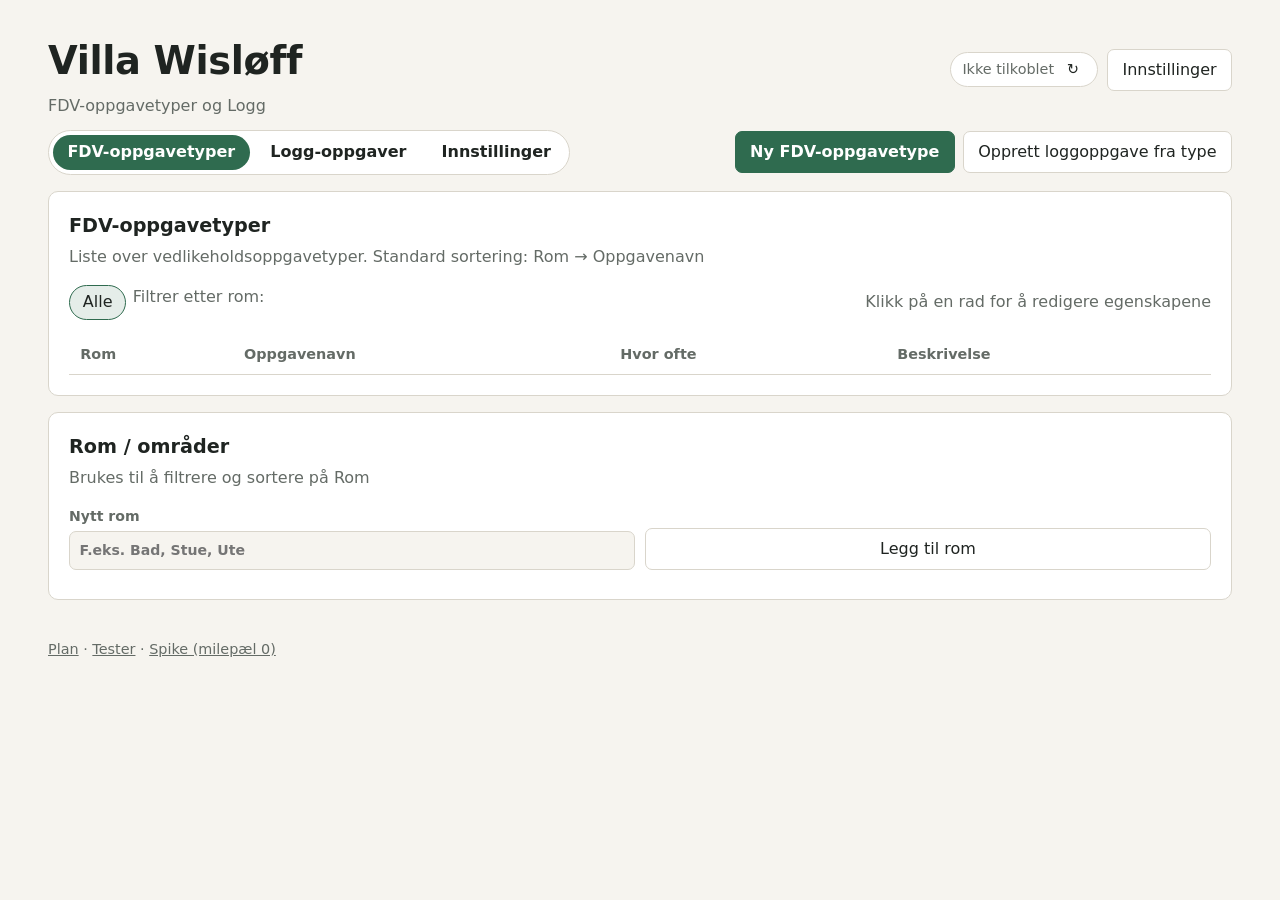
==== commit dd4baace: "Skille FDV-oppgavetyper og Logg-oppgaver med sorterbar tabell og inline-redigering" ====
--- a/index.html
+++ b/index.html
@@ -3,15 +3,15 @@
   <head>
     <meta charset="utf-8" />
     <meta name="viewport" content="width=device-width, initial-scale=1" />
-    <title>Villa Wisløff – Vedlikeholdsweb</title>
-    <meta name="description" content="Vedlikeholdsoversikt for Villa Wisløff." />
+    <title>Villa Wisløff – FDV</title>
+    <meta name="description" content="FDV-oppgavetyper og logg." />
     <link rel="stylesheet" href="styles.css" />
   </head>
   <body>
     <header class="site-header">
       <div>
         <h1>Villa Wisløff</h1>
-        <p class="subtitle">Vedlikeholdsoversikt</p>
+        <p class="subtitle">FDV-oppgavetyper og Logg</p>
       </div>
       <div class="header-actions">
         <div class="status-pill">
@@ -25,167 +25,199 @@
     <main>
       <div class="topbar">
         <div class="tabs">
-          <button class="tab active" data-tab="oppgaver">Oppgaver</button>
-          <button class="tab" data-tab="omrader">Områder</button>
+          <button class="tab active" data-tab="typer">FDV-oppgavetyper</button>
+          <button class="tab" data-tab="logg">Logg-oppgaver</button>
           <button class="tab" data-tab="innstillinger">Innstillinger</button>
         </div>
-        <button type="button" id="newTaskBtn" class="primary">Ny oppgave</button>
+        <div class="actions" style="margin: 0">
+          <button type="button" id="newTypeBtn" class="primary">Ny FDV-oppgavetype</button>
+          <button type="button" id="createLogFromTypeBtn">Opprett loggoppgave fra type</button>
+        </div>
       </div>
 
-      <!-- OPPGAVER -->
-      <section class="tab-panel" data-panel="oppgaver">
-        <div class="layout">
-          <section class="card">
-            <div class="card-head">
+      <!-- TYPER -->
+      <section class="tab-panel" data-panel="typer">
+        <section class="card">
+          <div class="card-head">
+            <div>
+              <h2>FDV-oppgavetyper</h2>
+              <p>Liste over vedlikeholdsoppgavetyper. Standard sortering: Rom → Oppgavenavn</p>
+            </div>
+          </div>
+
+          <div class="toolbar">
+            <div class="filter-group">
+              <button class="filter-chip active" data-filter="alle">Alle</button>
+              <span class="muted">Filtrer etter rom:</span>
+              <div id="roomFilter" class="filter-group"></div>
+            </div>
+            <div class="muted">Klikk på en rad for å redigere egenskapene</div>
+          </div>
+
+          <div class="table-wrap">
+            <table class="table" id="typeTable">
+              <thead>
+                <tr>
+                  <th class="sortable" data-sort="rooms">Rom</th>
+                  <th class="sortable" data-sort="name">Oppgavenavn</th>
+                  <th class="sortable" data-sort="frequency">Hvor ofte</th>
+                  <th>Beskrivelse</th>
+                </tr>
+              </thead>
+              <tbody></tbody>
+            </table>
+          </div>
+          <div id="typeEmpty" class="empty-state" hidden>Ingen FDV-oppgavetyper ennå.</div>
+        </section>
+
+        <section class="card" id="typeEditor" hidden>
+          <div class="card-head">
+            <div>
+              <h2 id="typeEditorTitle">Rediger FDV-oppgavetype</h2>
+              <p>Oppgavenavn, OppgaveOmråde/rom, Hvor ofte, Beskrivelse</p>
+            </div>
+          </div>
+
+          <form id="typeForm" autocomplete="off">
+            <input type="hidden" id="typeId" />
+            <div class="grid-two">
+              <label>
+                Oppgavenavn
+                <input id="typeName" type="text" required />
+              </label>
+              <label>
+                Opprettet
+                <input id="typeCreatedAt" type="date" />
+              </label>
+            </div>
+
+            <div>
+              <label>Rom / område</label>
+              <div class="chip-row" id="typeRoomChips"></div>
+              <div class="field-row">
+                <select id="typeRoomSelect"></select>
+                <button type="button" id="addTypeRoomBtn">Legg til rom</button>
+              </div>
+            </div>
+
+            <label style="margin-top: 0.9rem">Beskrivelse</label>
+            <textarea id="typeDescription" placeholder="Beskrivelse av oppgaven"></textarea>
+
+            <hr style="border: none; border-top: 1px solid var(--border); margin: 1.25rem 0" />
+
+            <div class="card-head" style="margin-bottom: 0.8rem">
               <div>
-                <h2>Kommende oppgaver</h2>
-                <p>Sortert etter neste forfall</p>
-              </div>
-              <span class="muted" id="taskCount">0 oppgaver</span>
-            </div>
-            <div id="taskList" class="task-list"></div>
-            <div id="taskEmpty" class="empty-state" hidden>
-              Ingen oppgaver ennå. Trykk «Ny oppgave» for å legge til den første.
-            </div>
-          </section>
-
-          <section class="card">
-            <div class="card-head">
-              <div>
-                <h2 id="editorTitle">Velg en oppgave</h2>
-                <p id="editorSubtitle">Klikk på en oppgave i listen for å vise og redigere den</p>
-              </div>
-              <span id="dirtyBadge" class="pill" hidden>Ulagrede endringer</span>
-            </div>
-
-            <form id="taskForm" autocomplete="off">
-              <input type="hidden" id="taskId" />
-
+                <h3 style="margin: 0; font-size: 1rem">Hvor ofte</h3>
+                <p class="muted">Fast årlig dato eller intervall</p>
+              </div>
+            </div>
+
+            <div class="segmented">
+              <button type="button" class="active" data-type-schedule="fixed-annual">Fast årlig dato</button>
+              <button type="button" data-type-schedule="interval">Intervall</button>
+            </div>
+
+            <div id="typePanelFixed">
               <div class="grid-two">
                 <label>
-                  Tittel
-                  <input id="taskTitle" type="text" placeholder="F.eks. Stenge utekrana" required />
-                </label>
-                <label>
-                  Område
-                  <select id="taskArea">
-                    <option value="">Ingen område</option>
+                  Måned
+                  <select id="typeFixedMonth"></select>
+                </label>
+                <label>
+                  Dag
+                  <select id="typeFixedDay"></select>
+                </label>
+              </div>
+            </div>
+
+            <div id="typePanelInterval" hidden>
+              <div class="field-row">
+                <label style="flex: 0 0 8rem">
+                  Hver
+                  <input id="typeIntervalCount" type="number" min="1" max="120" value="1" />
+                </label>
+                <label>
+                  Enhet
+                  <select id="typeIntervalUnit">
+                    <option value="day">dag(er)</option>
+                    <option value="week">uke(r)</option>
+                    <option value="month" selected>måned(er)</option>
+                    <option value="year">år</option>
                   </select>
                 </label>
               </div>
-
-              <label>
-                Notater
-                <textarea id="taskNotes" placeholder="Kort beskrivelse eller huskelapp"></textarea>
-              </label>
-
-              <div class="grid-two">
-                <label>
-                  Aktiv
-                  <select id="taskActive">
-                    <option value="true">Ja</option>
-                    <option value="false">Nei (skjult fra listen)</option>
-                  </select>
-                </label>
-                <label>
-                  Opprettet
-                  <input id="taskCreatedAt" type="date" />
-                </label>
-              </div>
-
-              <hr style="border: none; border-top: 1px solid var(--border); margin: 1.25rem 0" />
-
-              <div class="card-head" style="margin-bottom: 0.8rem">
-                <div>
-                  <h3 style="margin: 0; font-size: 1rem">Plan for gjentakelse</h3>
-                  <p class="muted">Velg hvordan oppgaven skal gjentas</p>
-                </div>
-              </div>
-
-              <div class="segmented" role="tablist" aria-label="Planetype">
-                <button type="button" class="active" data-schedule="fixed-annual">Fast årlig dato</button>
-                <button type="button" data-schedule="interval">Intervall</button>
-              </div>
-
-              <!-- Fast årlig -->
-              <div id="panelFixed" class="schedule-panel">
-                <div class="grid-two">
-                  <label>
-                    Måned
-                    <select id="fixedMonth"></select>
-                  </label>
-                  <label>
-                    Dag
-                    <select id="fixedDay"></select>
-                  </label>
-                </div>
-                <p class="muted">Neste gang beregnes automatisk. 29. februar klemmes til 28. februar i ikke-skuddår.</p>
-              </div>
-
-              <!-- Intervall -->
-              <div id="panelInterval" class="schedule-panel" hidden>
-                <div class="field-row">
-                  <label style="flex: 0 0 8rem">
-                    Hver
-                    <input id="intervalCount" type="number" min="1" max="120" value="1" />
-                  </label>
-                  <label>
-                    Enhet
-                    <select id="intervalUnit">
-                      <option value="day">dag(er)</option>
-                      <option value="week">uke(r)</option>
-                      <option value="month" selected>måned(er)</option>
-                      <option value="year">år</option>
-                    </select>
-                  </label>
-                </div>
-                <label>
-                  Ankerdato (brukes hvis det aldri er fullført)
-                  <input id="intervalAnchor" type="date" />
-                </label>
-                <p class="muted">Regnes fra siste fullføring. Hvis ingen fullføring, brukes anker eller opprettelsesdato.</p>
-              </div>
-
-              <p id="schedulePreview" class="muted" style="margin-top: 0.9rem"></p>
-
-              <div class="actions">
-                <button type="submit" class="primary">Lagre endringer til GitHub</button>
-                <button type="button" id="cancelEditBtn">Avbryt</button>
-                <button type="button" id="deleteTaskBtn" class="ghost">Deaktiver oppgave</button>
-              </div>
-              <p id="taskFormError" class="pill forfalt" hidden></p>
-            </form>
-
-            <div id="noTaskSelected" class="empty-state">
-              Ingen oppgave valgt. Velg en oppgave fra listen, eller opprett en ny.
-            </div>
-          </section>
-        </div>
-      </section>
-
-      <!-- OMRÅDER -->
-      <section class="tab-panel" data-panel="omrader" hidden>
+            </div>
+
+            <p id="typeFreqPreview" class="muted"></p>
+
+            <div class="actions">
+              <button type="submit" class="primary">Lagre FDV-oppgavetype</button>
+              <button type="button" id="cancelTypeBtn">Avbryt</button>
+            </div>
+            <p id="typeFormError" class="pill forfalt" hidden></p>
+          </form>
+        </section>
+
         <section class="card">
           <div class="card-head">
             <div>
-              <h2>Områder</h2>
-              <p>Grupper oppgaver etter område</p>
+              <h2>Rom / områder</h2>
+              <p>Brukes til å filtrere og sortere på Rom</p>
             </div>
           </div>
           <div class="field-row">
             <label class="grow">
-              Nytt område
-              <input id="areaInput" type="text" placeholder="F.eks. Bad, Ute, Kjeller" />
+              Nytt rom
+              <input id="roomInput" type="text" placeholder="F.eks. Bad, Stue, Ute" />
             </label>
-            <button type="button" id="addAreaBtn" style="align-self: flex-end">Legg til område</button>
-          </div>
-          <div id="areaList" class="checklist"></div>
+            <button type="button" id="addRoomBtn" style="align-self: flex-end">Legg til rom</button>
+          </div>
+          <div id="roomList" class="chip-row"></div>
+        </section>
+      </section>
+
+      <!-- LOGG -->
+      <section class="tab-panel" data-panel="logg" hidden>
+        <section class="card">
+          <div class="card-head">
+            <div>
+              <h2>Logg-oppgaver</h2>
+              <p>Viser både oppgaver som skal gjøres og utførte oppgaver</p>
+            </div>
+          </div>
+
+          <div class="toolbar">
+            <div class="filter-group">
+              <button class="filter-chip active" data-log-filter="alle">Alle</button>
+              <button class="filter-chip" data-log-filter="aapne">Ikke utført</button>
+              <button class="filter-chip" data-log-filter="utført">Utført</button>
+              <button class="filter-chip" data-log-filter="forfalt">Forfalt</button>
+            </div>
+            <div class="muted">Rediger Dato for frist, Check (Utført) og Merknad direkte i tabellen</div>
+          </div>
+
+          <div class="table-wrap">
+            <table class="table" id="logTable">
+              <thead>
+                <tr>
+                  <th>Rom</th>
+                  <th>Oppgavenavn</th>
+                  <th>Hvor ofte</th>
+                  <th>Dato for frist</th>
+                  <th>Utført</th>
+                  <th>Merknad</th>
+                </tr>
+              </thead>
+              <tbody></tbody>
+            </table>
+          </div>
+          <div id="logEmpty" class="empty-state" hidden>Ingen loggoppgaver ennå.</div>
         </section>
       </section>
 
       <!-- INNSTILLINGER -->
       <section class="tab-panel" data-panel="innstillinger" hidden>
-        <div class="layout">
+        <div class="grid-two">
           <section class="card">
             <div class="card-head">
               <div>
@@ -197,17 +229,17 @@
               <div class="grid-two">
                 <label>
                   Eier
-                  <input id="setOwner" type="text" placeholder="SverreWisloff" required />
+                  <input id="setOwner" type="text" required />
                 </label>
                 <label>
                   Repo
-                  <input id="setRepo" type="text" placeholder="VW-FDV" required />
+                  <input id="setRepo" type="text" required />
                 </label>
               </div>
               <div class="grid-two">
                 <label>
                   Branch
-                  <input id="setBranch" type="text" placeholder="main" />
+                  <input id="setBranch" type="text" />
                 </label>
                 <label>
                   Fil
@@ -216,7 +248,7 @@
               </div>
               <label>
                 Fine-grained PAT (Contents: Read and write)
-                <input id="setToken" type="password" placeholder="github_pat_…" autocomplete="off" />
+                <input id="setToken" type="password" autocomplete="off" />
               </label>
               <p id="tokenInfo" class="muted"></p>
               <div class="actions">
@@ -225,7 +257,6 @@
               </div>
             </form>
           </section>
-
           <section class="card">
             <div class="card-head">
               <div>
--- a/styles.css
+++ b/styles.css
@@ -49,7 +49,7 @@
 .site-header,
 main,
 footer {
-  max-width: 68rem;
+  max-width: 76rem;
   margin: 0 auto;
   padding: 0 1rem;
 }
@@ -131,19 +131,6 @@
   padding: 0.1rem 0.4rem;
 }
 
-.layout {
-  display: grid;
-  grid-template-columns: minmax(0, 1.6fr) minmax(0, 1fr);
-  gap: 1rem;
-  align-items: start;
-}
-
-@media (max-width: 980px) {
-  .layout {
-    grid-template-columns: 1fr;
-  }
-}
-
 .card {
   background: var(--surface);
   border: 1px solid var(--border);
@@ -170,81 +157,89 @@
   color: var(--muted);
 }
 
-.task-list {
-  display: flex;
-  flex-direction: column;
-  gap: 0.6rem;
-}
-
-.task-item {
-  display: grid;
-  grid-template-columns: auto 1fr auto;
-  gap: 0.9rem;
-  align-items: center;
-  padding: 0.8rem 1rem;
-  border: 1px solid var(--border);
-  border-radius: var(--radius);
+.toolbar {
+  display: flex;
+  flex-wrap: wrap;
+  align-items: center;
+  justify-content: space-between;
+  gap: 0.8rem;
+  margin-bottom: 1rem;
+}
+
+.filter-group {
+  display: flex;
+  flex-wrap: wrap;
+  gap: 0.4rem;
+}
+
+.filter-chip {
+  border: 1px solid var(--border);
+  background: var(--surface);
+  border-radius: 999px;
+  padding: 0.3rem 0.8rem;
+}
+
+.filter-chip.active {
+  background: color-mix(in srgb, var(--accent) 12%, transparent);
+  border-color: var(--accent);
+}
+
+.table-wrap {
+  overflow-x: auto;
+}
+
+.table {
+  width: 100%;
+  border-collapse: collapse;
+  min-width: 720px;
+}
+
+.table th {
   text-align: left;
-  background: var(--surface);
-}
-
-.task-item:hover:not(:disabled) {
-  border-color: var(--accent);
-}
-
-.task-item.active {
-  border-color: var(--accent);
-  box-shadow: 0 0 0 1px color-mix(in srgb, var(--accent) 40%, transparent);
-}
-
-.task-main {
-  display: flex;
-  flex-direction: column;
-  gap: 0.2rem;
-}
-
-.task-title {
+  font-size: 0.9rem;
+  color: var(--muted);
   font-weight: 600;
-}
-
-.task-meta {
-  display: flex;
-  flex-wrap: wrap;
-  gap: 0.4rem;
-  color: var(--muted);
-  font-size: 0.9rem;
-}
-
-.dot::before {
-  content: "·";
-  margin: 0 0.25rem;
-}
-
-.pill {
-  display: inline-flex;
-  align-items: center;
-  padding: 0.15rem 0.55rem;
-  border-radius: 999px;
-  border: 1px solid var(--border);
-  font-size: 0.85rem;
-}
-
-.pill.forfalt {
-  color: var(--overdue);
-  border-color: color-mix(in srgb, var(--overdue) 40%, var(--border));
-}
-
-.pill.snart {
-  color: var(--soon);
-  border-color: color-mix(in srgb, var(--soon) 40%, var(--border));
-}
-
-.pill.ok {
-  color: var(--ok);
-}
-
-.pill.ukjent {
-  color: var(--muted);
+  padding: 0.5rem 0.7rem;
+  border-bottom: 1px solid var(--border);
+  white-space: nowrap;
+}
+
+.table th.sortable {
+  cursor: pointer;
+}
+
+.table th.sortable:hover {
+  color: var(--text);
+}
+
+.table td {
+  padding: 0.6rem 0.7rem;
+  border-bottom: 1px solid var(--border);
+  vertical-align: top;
+}
+
+.table tr.clickable {
+  cursor: pointer;
+}
+
+.table tr.clickable:hover {
+  background: color-mix(in srgb, var(--accent) 6%, transparent);
+}
+
+.table tr.selected {
+  background: color-mix(in srgb, var(--accent) 10%, transparent);
+}
+
+.table input[type="text"],
+.table input[type="date"],
+.table select {
+  margin-top: 0;
+}
+
+.inline-check {
+  display: flex;
+  align-items: center;
+  gap: 0.4rem;
 }
 
 .muted {
@@ -257,7 +252,7 @@
   gap: 0.8rem;
 }
 
-@media (max-width: 640px) {
+@media (max-width: 780px) {
   .grid-two {
     grid-template-columns: 1fr;
   }
@@ -291,8 +286,13 @@
 }
 
 textarea {
-  min-height: 5rem;
+  min-height: 4.5rem;
   resize: vertical;
+}
+
+input[type="checkbox"] {
+  width: auto;
+  margin-top: 0;
 }
 
 input:focus-visible,
@@ -306,10 +306,11 @@
 .field-row {
   display: flex;
   gap: 0.6rem;
+  flex-wrap: wrap;
 }
 
 .field-row > * {
-  flex: 1;
+  flex: 1 1 14rem;
 }
 
 .segmented {
@@ -321,6 +322,7 @@
   border: 1px solid var(--border);
   background: var(--bg);
   margin-top: 0.25rem;
+  max-width: 28rem;
 }
 
 .segmented button {
@@ -371,20 +373,53 @@
   cursor: default;
 }
 
-.checklist {
-  display: flex;
-  flex-direction: column;
-  gap: 0.5rem;
-  margin-top: 0.8rem;
-}
-
-.check {
-  display: flex;
-  align-items: center;
-  justify-content: space-between;
-  padding: 0.6rem 0.8rem;
-  border: 1px solid var(--border);
-  border-radius: var(--radius);
+.pill {
+  display: inline-flex;
+  align-items: center;
+  padding: 0.15rem 0.55rem;
+  border-radius: 999px;
+  border: 1px solid var(--border);
+  font-size: 0.85rem;
+}
+
+.pill.forfalt {
+  color: var(--overdue);
+  border-color: color-mix(in srgb, var(--overdue) 40%, var(--border));
+}
+
+.pill.snart {
+  color: var(--soon);
+  border-color: color-mix(in srgb, var(--soon) 40%, var(--border));
+}
+
+.pill.ok {
+  color: var(--ok);
+}
+
+.pill.ukjent {
+  color: var(--muted);
+}
+
+.chip-row {
+  display: flex;
+  flex-wrap: wrap;
+  gap: 0.4rem;
+  margin-top: 0.6rem;
+}
+
+.chip {
+  display: inline-flex;
+  align-items: center;
+  gap: 0.4rem;
+  padding: 0.25rem 0.6rem;
+  border-radius: 999px;
+  border: 1px solid var(--border);
+}
+
+.chip button {
+  border: 0;
+  background: transparent;
+  padding: 0 0.2rem;
 }
 
 .empty-state {
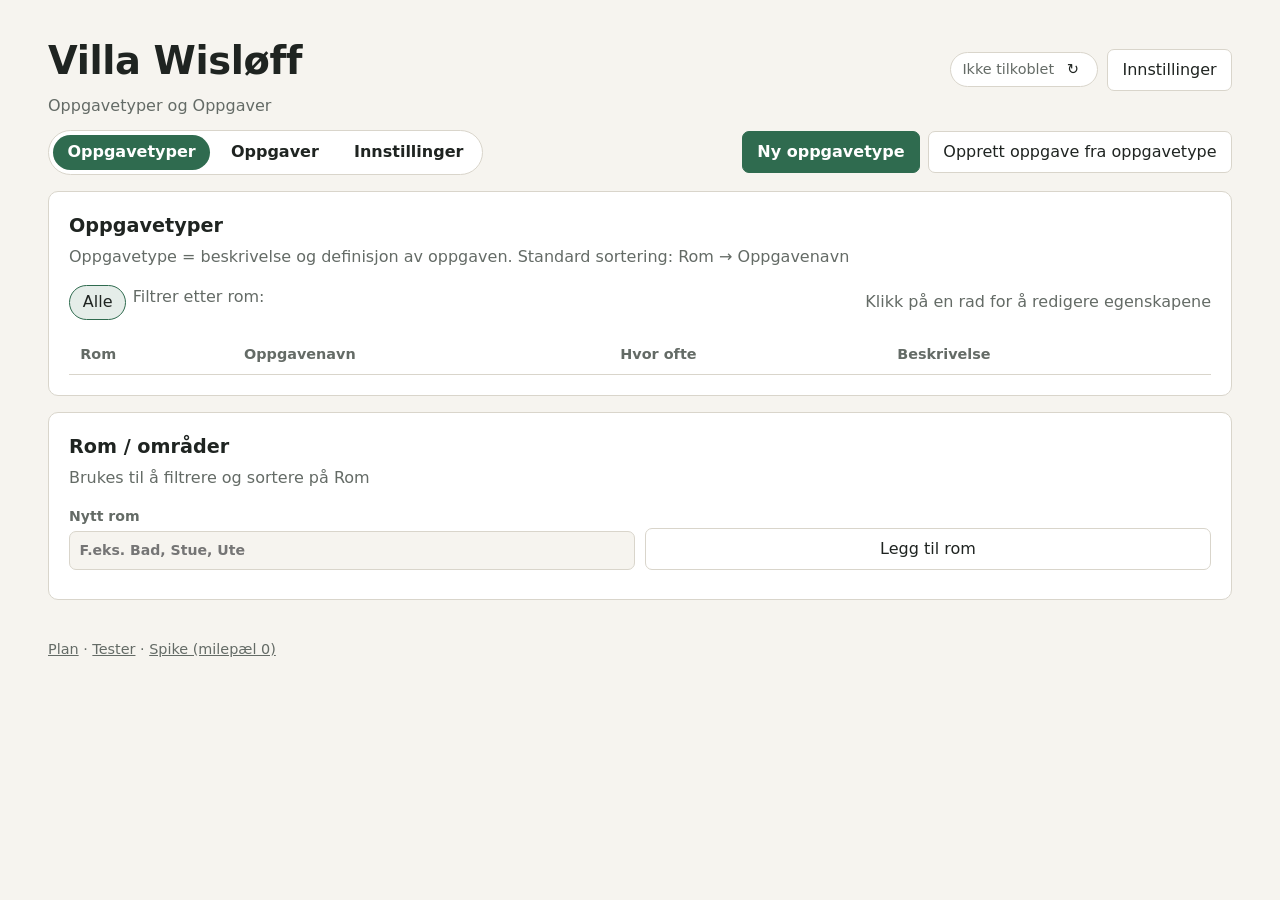
==== commit b4a09558: "Skill mellom oppgavetype (definisjon) og oppgave (instans med status)" ====
--- a/index.html
+++ b/index.html
@@ -3,15 +3,15 @@
   <head>
     <meta charset="utf-8" />
     <meta name="viewport" content="width=device-width, initial-scale=1" />
-    <title>Villa Wisløff – FDV</title>
-    <meta name="description" content="FDV-oppgavetyper og logg." />
+    <title>Villa Wisløff – Vedlikehold</title>
+    <meta name="description" content="Oppgavetyper og oppgaver." />
     <link rel="stylesheet" href="styles.css" />
   </head>
   <body>
     <header class="site-header">
       <div>
         <h1>Villa Wisløff</h1>
-        <p class="subtitle">FDV-oppgavetyper og Logg</p>
+        <p class="subtitle">Oppgavetyper og Oppgaver</p>
       </div>
       <div class="header-actions">
         <div class="status-pill">
@@ -25,23 +25,23 @@
     <main>
       <div class="topbar">
         <div class="tabs">
-          <button class="tab active" data-tab="typer">FDV-oppgavetyper</button>
-          <button class="tab" data-tab="logg">Logg-oppgaver</button>
+          <button class="tab active" data-tab="typer">Oppgavetyper</button>
+          <button class="tab" data-tab="oppgaver">Oppgaver</button>
           <button class="tab" data-tab="innstillinger">Innstillinger</button>
         </div>
         <div class="actions" style="margin: 0">
-          <button type="button" id="newTypeBtn" class="primary">Ny FDV-oppgavetype</button>
-          <button type="button" id="createLogFromTypeBtn">Opprett loggoppgave fra type</button>
+          <button type="button" id="newTypeBtn" class="primary">Ny oppgavetype</button>
+          <button type="button" id="createLogFromTypeBtn">Opprett oppgave fra oppgavetype</button>
         </div>
       </div>
 
-      <!-- TYPER -->
+      <!-- OPPGAVETYPER -->
       <section class="tab-panel" data-panel="typer">
         <section class="card">
           <div class="card-head">
             <div>
-              <h2>FDV-oppgavetyper</h2>
-              <p>Liste over vedlikeholdsoppgavetyper. Standard sortering: Rom → Oppgavenavn</p>
+              <h2>Oppgavetyper</h2>
+              <p>Oppgavetype = beskrivelse og definisjon av oppgaven. Standard sortering: Rom → Oppgavenavn</p>
             </div>
           </div>
 
@@ -67,13 +67,13 @@
               <tbody></tbody>
             </table>
           </div>
-          <div id="typeEmpty" class="empty-state" hidden>Ingen FDV-oppgavetyper ennå.</div>
+          <div id="typeEmpty" class="empty-state" hidden>Ingen oppgavetyper ennå.</div>
         </section>
 
         <section class="card" id="typeEditor" hidden>
           <div class="card-head">
             <div>
-              <h2 id="typeEditorTitle">Rediger FDV-oppgavetype</h2>
+              <h2 id="typeEditorTitle">Rediger oppgavetype</h2>
               <p>Oppgavenavn, OppgaveOmråde/rom, Hvor ofte, Beskrivelse</p>
             </div>
           </div>
@@ -176,13 +176,13 @@
         </section>
       </section>
 
-      <!-- LOGG -->
-      <section class="tab-panel" data-panel="logg" hidden>
+      <!-- OPPGAVER -->
+      <section class="tab-panel" data-panel="oppgaver" hidden>
         <section class="card">
           <div class="card-head">
             <div>
-              <h2>Logg-oppgaver</h2>
-              <p>Viser både oppgaver som skal gjøres og utførte oppgaver</p>
+              <h2>Oppgaver</h2>
+              <p>Oppgave = hver enkelt instans av en oppgavetype, med frist, utført-status og merknad</p>
             </div>
           </div>
 
@@ -193,7 +193,7 @@
               <button class="filter-chip" data-log-filter="utført">Utført</button>
               <button class="filter-chip" data-log-filter="forfalt">Forfalt</button>
             </div>
-            <div class="muted">Rediger Dato for frist, Check (Utført) og Merknad direkte i tabellen</div>
+            <div class="muted">Rediger Dato for frist, Utført og Merknad direkte i tabellen</div>
           </div>
 
           <div class="table-wrap">
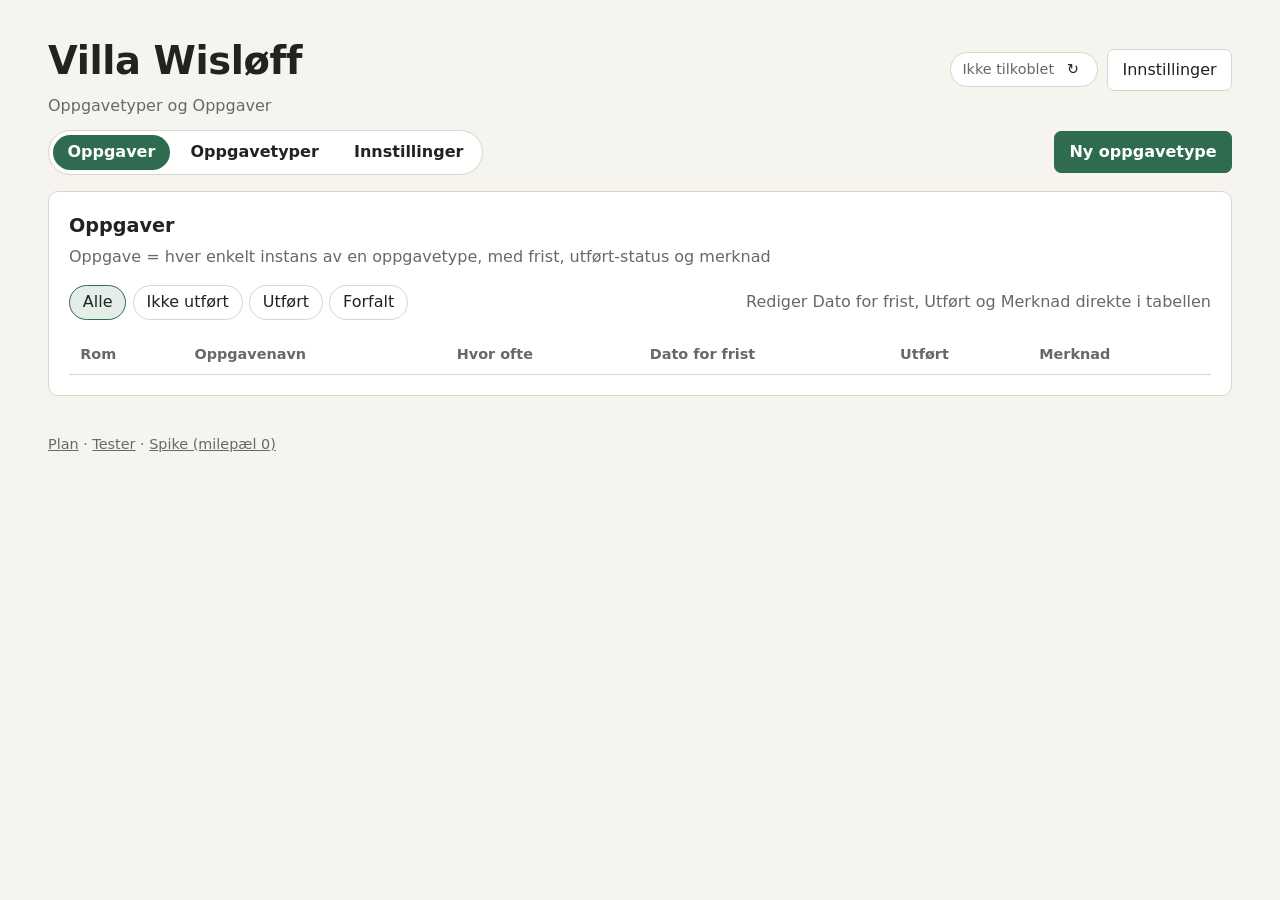
==== commit e6cb25aa: "Forbedringer: standard Oppgaver-fane, auto-generer neste 3 mnd, marker forfalte, tokenlenke" ====
--- a/index.html
+++ b/index.html
@@ -25,13 +25,12 @@
     <main>
       <div class="topbar">
         <div class="tabs">
-          <button class="tab active" data-tab="typer">Oppgavetyper</button>
-          <button class="tab" data-tab="oppgaver">Oppgaver</button>
+          <button class="tab active" data-tab="oppgaver">Oppgaver</button>
+          <button class="tab" data-tab="typer">Oppgavetyper</button>
           <button class="tab" data-tab="innstillinger">Innstillinger</button>
         </div>
         <div class="actions" style="margin: 0">
           <button type="button" id="newTypeBtn" class="primary">Ny oppgavetype</button>
-          <button type="button" id="createLogFromTypeBtn">Opprett oppgave fra oppgavetype</button>
         </div>
       </div>
 
--- a/styles.css
+++ b/styles.css
@@ -230,6 +230,15 @@
   background: color-mix(in srgb, var(--accent) 10%, transparent);
 }
 
+.table tr.overdue-row {
+  background: color-mix(in srgb, var(--overdue) 6%, transparent);
+}
+
+.overdue-icon {
+  color: var(--overdue);
+  font-weight: 700;
+}
+
 .table input[type="text"],
 .table input[type="date"],
 .table select {
